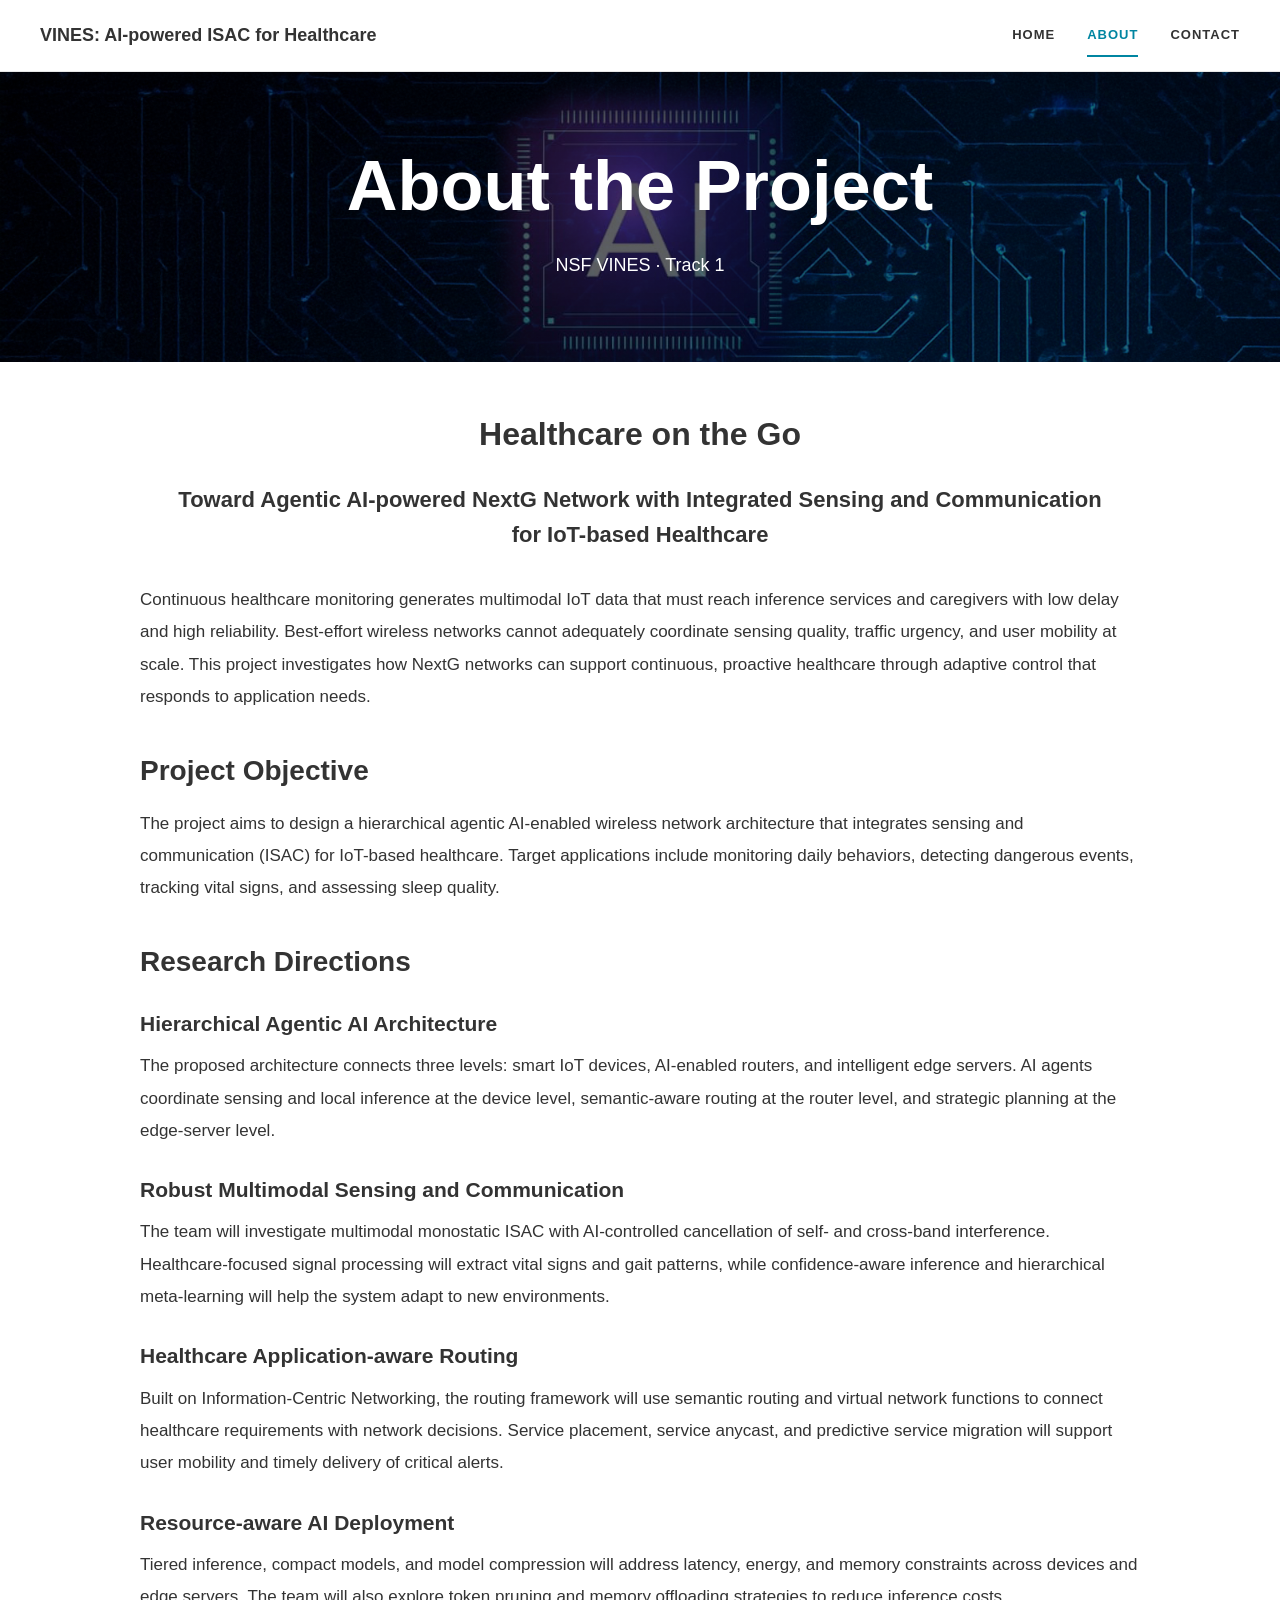
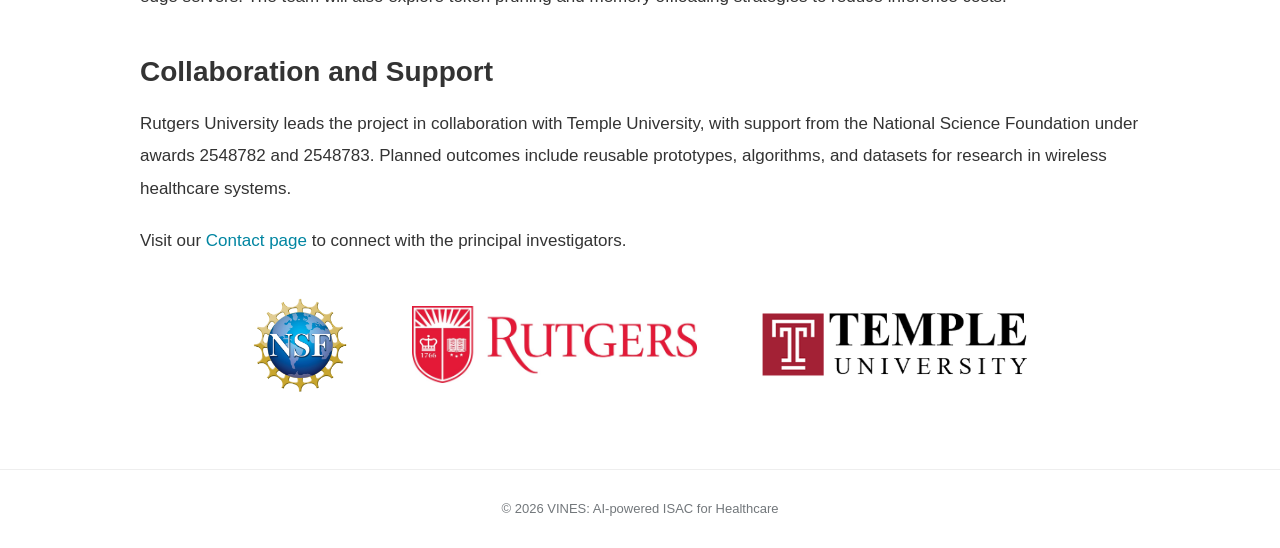
==== about/index.html @ a50c3c21 "Add project introduction and About page" ====
<!doctype html>
<html lang="en">
<head>
  <meta charset="utf-8">
  <meta name="viewport" content="width=device-width,initial-scale=1">
  <meta name="description" content="Project goals and research directions for NSF VINES: agentic AI-powered NextG networks and integrated sensing and communication for IoT-based healthcare.">
  <title>About | VINES AI-powered ISAC for Healthcare</title>
  <link rel="stylesheet" href="../assets/site.css">
</head>
<body>
  <a class="skip" href="#main">Skip to content</a>
  <nav class="nav" aria-label="Main navigation">
    <a class="brand" href="../">VINES: AI-powered ISAC for Healthcare</a>
    <div class="nav-links"><a href="../">Home</a><a href="./" aria-current="page">About</a><a href="../contact/">Contact</a></div>
  </nav>
  <header class="hero contact"><h1>About the Project</h1><p>NSF VINES · Track 1</p></header>
  <main class="container" id="main">
    <h2>Healthcare on the Go</h2>
    <p class="project-title">Toward Agentic AI-powered NextG Network with Integrated Sensing and Communication for IoT-based Healthcare</p>
    <div class="about-content">
      <p>Continuous healthcare monitoring generates multimodal IoT data that must reach inference services and caregivers with low delay and high reliability. Best-effort wireless networks cannot adequately coordinate sensing quality, traffic urgency, and user mobility at scale. This project investigates how NextG networks can support continuous, proactive healthcare through adaptive control that responds to application needs.</p>
      <section>
        <h2>Project Objective</h2>
        <p>The project aims to design a hierarchical agentic AI-enabled wireless network architecture that integrates sensing and communication (ISAC) for IoT-based healthcare. Target applications include monitoring daily behaviors, detecting dangerous events, tracking vital signs, and assessing sleep quality.</p>
      </section>
      <section>
        <h2>Research Directions</h2>
        <h3>Hierarchical Agentic AI Architecture</h3>
        <p>The proposed architecture connects three levels: smart IoT devices, AI-enabled routers, and intelligent edge servers. AI agents coordinate sensing and local inference at the device level, semantic-aware routing at the router level, and strategic planning at the edge-server level.</p>
        <h3>Robust Multimodal Sensing and Communication</h3>
        <p>The team will investigate multimodal monostatic ISAC with AI-controlled cancellation of self- and cross-band interference. Healthcare-focused signal processing will extract vital signs and gait patterns, while confidence-aware inference and hierarchical meta-learning will help the system adapt to new environments.</p>
        <h3>Healthcare Application-aware Routing</h3>
        <p>Built on Information-Centric Networking, the routing framework will use semantic routing and virtual network functions to connect healthcare requirements with network decisions. Service placement, service anycast, and predictive service migration will support user mobility and timely delivery of critical alerts.</p>
        <h3>Resource-aware AI Deployment</h3>
        <p>Tiered inference, compact models, and model compression will address latency, energy, and memory constraints across devices and edge servers. The team will also explore token pruning and memory offloading strategies to reduce inference costs.</p>
      </section>
      <section>
        <h2>Collaboration and Support</h2>
        <p>Rutgers University leads the project in collaboration with Temple University, with support from the National Science Foundation under awards 2548782 and 2548783. Planned outcomes include reusable prototypes, algorithms, and datasets for research in wireless healthcare systems.</p>
        <p>Visit our <a href="../contact/">Contact page</a> to connect with the principal investigators.</p>
      </section>
    </div>
    <div class="logos" aria-label="Funding agency and participating universities">
      <a href="https://www.nsf.gov/" aria-label="National Science Foundation"><img class="nsf" src="../assets/nsf-small.png" alt="National Science Foundation"></a>
      <a href="https://www.rutgers.edu/" aria-label="Rutgers University"><img class="rutgers" src="../assets/Rutgers.jpg" alt="Rutgers University"></a>
      <a href="https://www.temple.edu/" aria-label="Temple University"><img class="temple" src="../assets/TempleLogo.png" alt="Temple University"></a>
    </div>
  </main>
  <footer><p>© 2026 VINES: AI-powered ISAC for Healthcare</p></footer>
</body>
</html>
---- assets/site.css ----
:root{color-scheme:light;--ink:#333;--accent:#0085a1;--muted:#61666c}*{box-sizing:border-box}body{margin:0;color:var(--ink);background:#fff;font:17px/1.75 Arial,Helvetica,sans-serif}a{color:var(--accent);text-decoration:none}a:hover{text-decoration:underline}a:focus-visible{outline:3px solid var(--accent);outline-offset:5px}.skip{position:absolute;left:16px;top:-70px;background:white;padding:8px;z-index:10}.skip:focus{top:8px}.nav{min-height:72px;display:flex;align-items:center;justify-content:space-between;gap:24px;padding:16px max(24px,calc((100vw - 1200px)/2));border-bottom:1px solid #e7e7e7;background:#fff}.brand{font-size:18px;font-weight:800;color:#333;line-height:1.35}.nav-links{display:flex;gap:32px;flex-shrink:0}.nav-links a{color:#333;text-transform:uppercase;font-size:13px;letter-spacing:1px;font-weight:700;padding:8px 0}.nav-links a[aria-current]{color:var(--accent);box-shadow:0 2px var(--accent)}.hero{background:linear-gradient(#0008,#0008),url('banner.jpg') center/cover;color:white;text-align:center;padding:72px 24px 80px}.hero .eyebrow{font-size:14px;letter-spacing:3px;margin:0 0 18px;font-weight:700}.hero h1{font-size:clamp(32px,4.1vw,56px);line-height:1.2;max-width:1080px;margin:0 auto;font-weight:800}.hero.contact h1{font-size:clamp(42px,5.5vw,72px)}.hero p{margin:22px auto 0;max-width:900px;font-size:18px}.container{max-width:1140px;padding:52px 24px 64px;margin:auto}h2{font-size:32px;line-height:1.3;text-align:center;margin:0 0 26px}p{margin:0 0 20px}.project-title{max-width:950px;margin:0 auto 20px;text-align:center;font-size:22px;font-weight:600;line-height:1.6}.project-meta{text-align:center;color:var(--muted);font-size:16px}.intro-placeholder{max-width:930px;margin:32px auto;padding:22px 26px;border-left:3px solid #b9c6cb;background:#f7f9fa;color:#626c72}.logos{display:flex;align-items:center;justify-content:center;gap:65px;margin:40px auto 12px}.logos a{display:flex;align-items:center;justify-content:center}.logos img{display:block;max-width:100%;height:auto}.logos .nsf{width:94px}.logos .rutgers{width:285px}.logos .temple{width:265px}.support{text-align:center;color:var(--muted);font-size:15px;margin-top:30px}.team-intro{max-width:900px;text-align:center;margin:0 auto 40px}.team{display:grid;grid-template-columns:repeat(4,minmax(0,1fr));gap:28px;margin-top:42px}.person{text-align:center;min-width:0}.portrait{width:100%;max-width:225px;aspect-ratio:1;object-fit:cover;object-position:center top;display:block;margin:0 auto 22px}.person h3{font-size:20px;line-height:1.3;margin:0 0 8px;min-height:52px;display:flex;align-items:center;justify-content:center}.person h3 a{color:#333}.role{font-weight:700;color:var(--accent);font-size:15px;margin-bottom:12px}.affiliation{font-size:17px;margin-bottom:5px;font-weight:600}.department{font-size:14px;line-height:1.6;min-height:45px;color:var(--muted);margin-bottom:14px}.email{font-size:14px;overflow-wrap:anywhere}.profile{display:inline-block;font-size:14px;margin-top:12px;text-decoration:underline;text-underline-offset:4px}.contact-logos{border-top:1px solid #e6e6e6;margin-top:58px;padding-top:8px}footer{border-top:1px solid #eee;text-align:center;padding:28px 24px;color:#72777b;font-size:13px}footer p{margin:0}@media(max-width:950px){.team{grid-template-columns:repeat(2,minmax(0,1fr));gap:45px 30px}.logos{gap:32px}.logos .rutgers{width:240px}.logos .temple{width:230px}}@media(max-width:600px){body{font-size:16px}.nav{padding:16px 20px;gap:14px;flex-wrap:wrap}.brand{font-size:16px}.nav-links{gap:24px}.hero{padding:48px 20px 56px}.hero p{font-size:16px}.container{padding:38px 20px 48px}h2{font-size:28px}.project-title{font-size:19px}.logos{gap:22px;flex-wrap:wrap}.logos .nsf{width:72px}.logos .rutgers{width:190px}.logos .temple{width:190px}.team{grid-template-columns:1fr;gap:42px}.person h3{min-height:0}.department{min-height:0}.portrait{max-width:230px}.intro-placeholder{padding:18px}.support{font-size:14px}}

.project-introduction,.about-content{max-width:1000px;margin:32px auto;line-height:1.9;text-align:left}.about-content section{margin-top:40px}.about-content h2{text-align:left;font-size:28px;margin-bottom:18px}.about-content h3{font-size:21px;line-height:1.4;margin:28px 0 12px}@media(min-width:601px) and (max-width:850px){.nav{flex-wrap:wrap}}
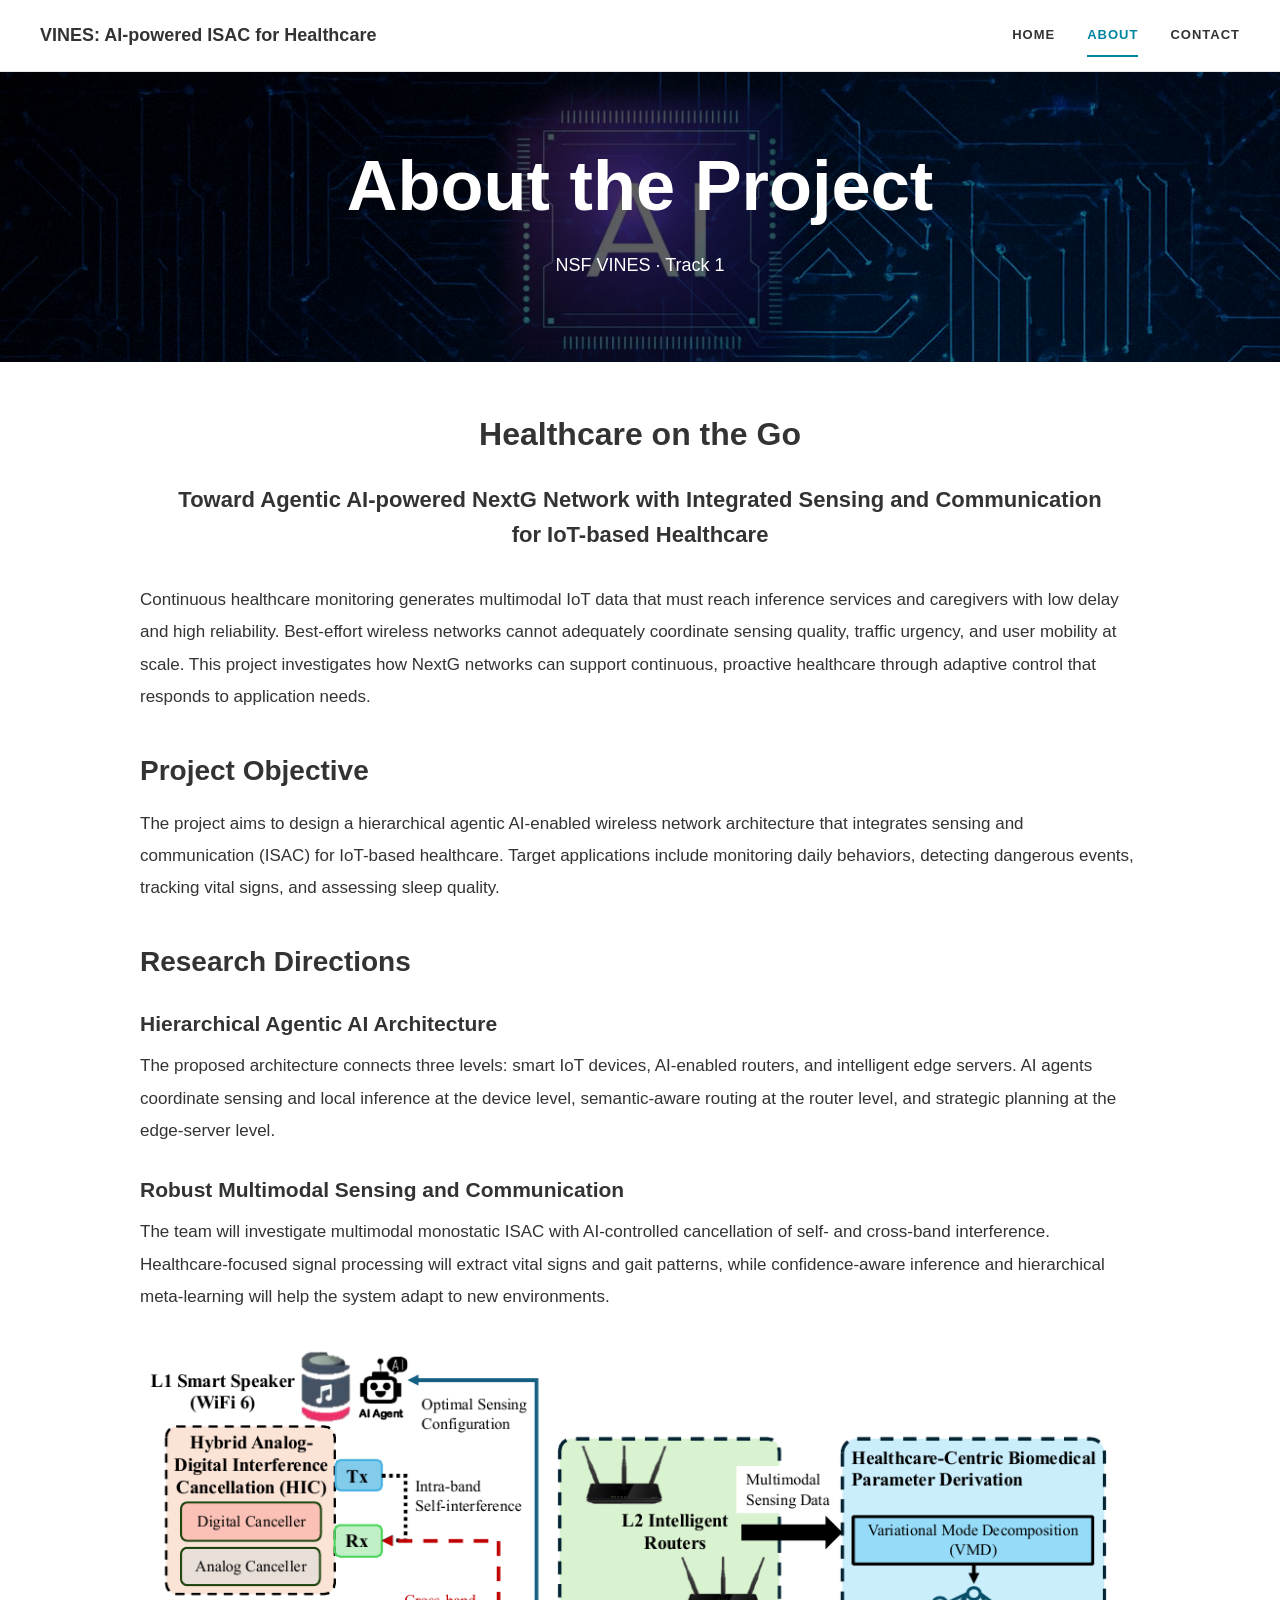
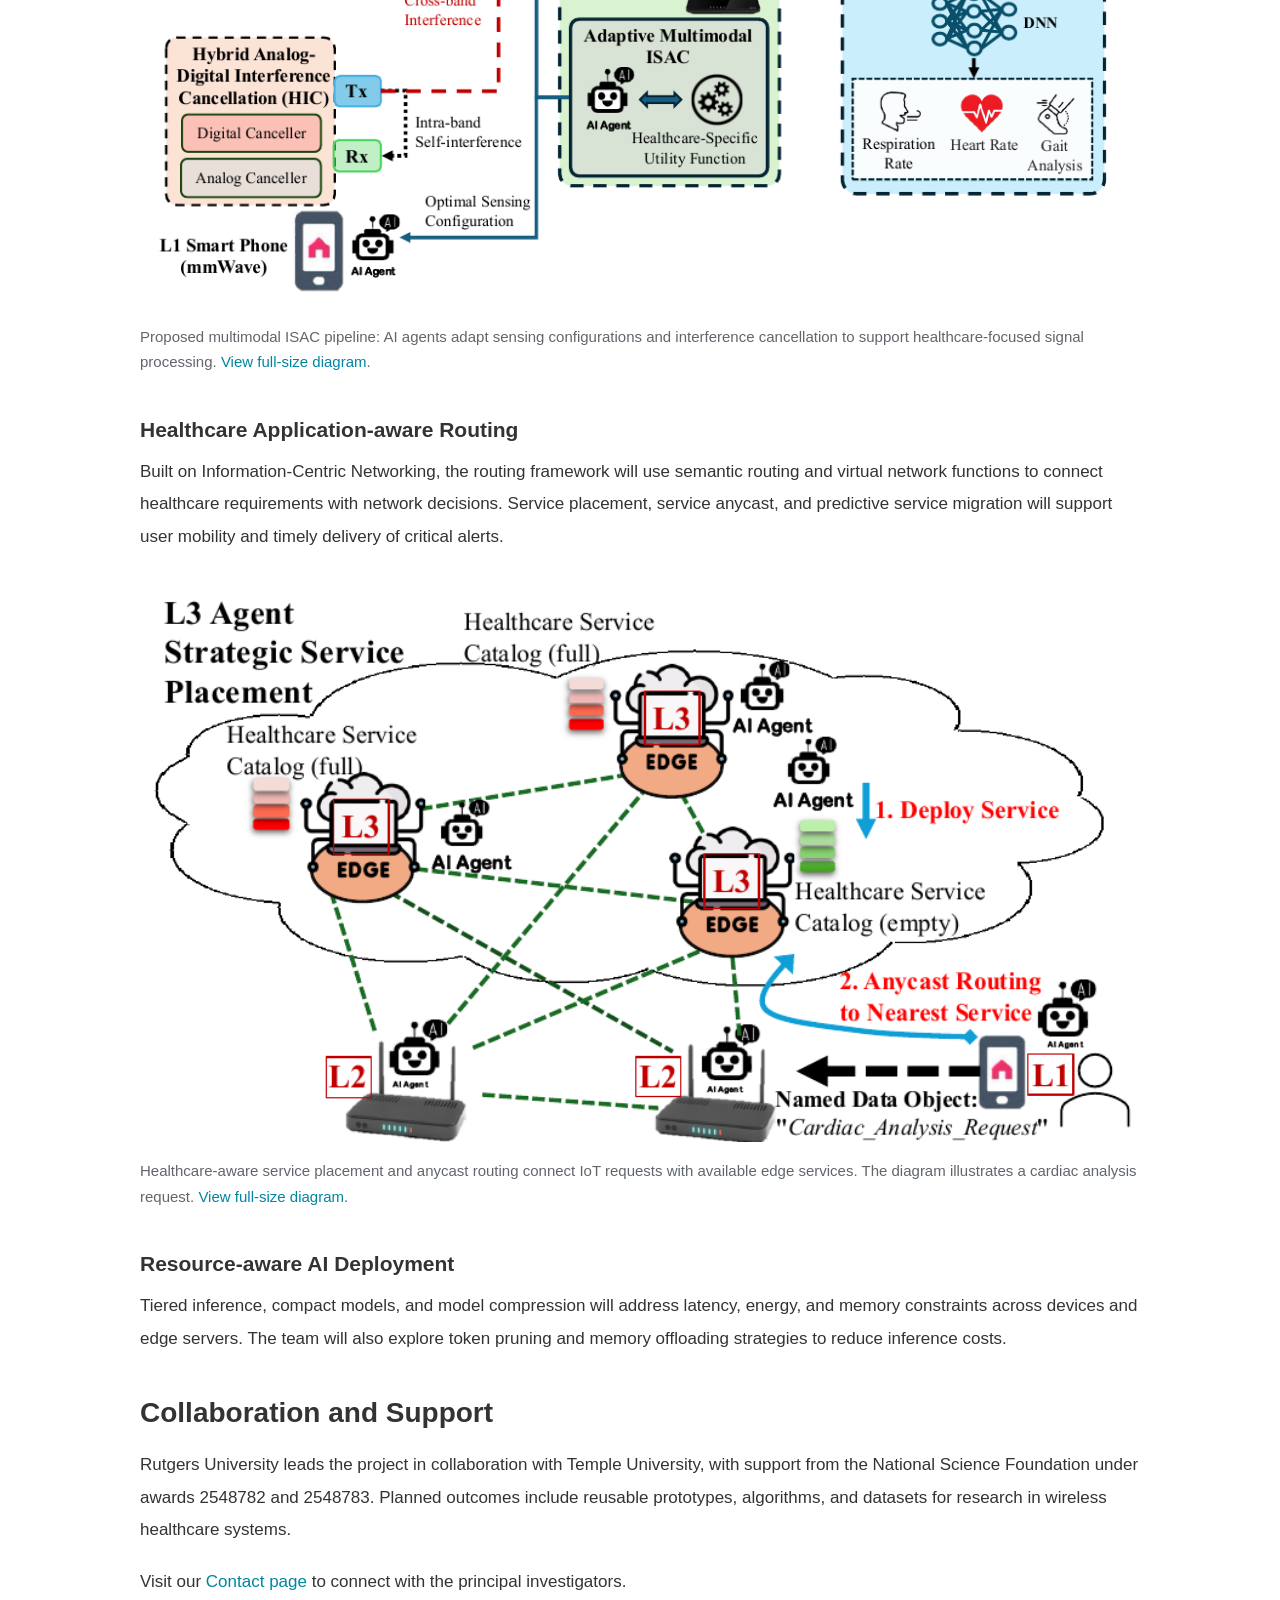
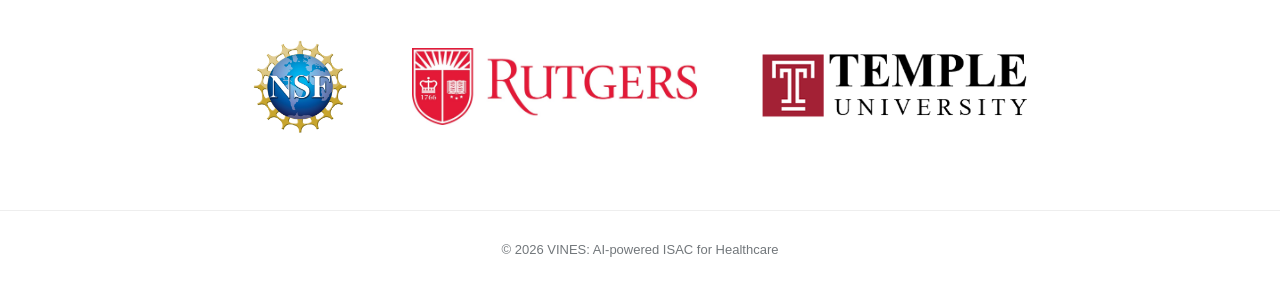
==== commit 94ad94b9: "Add project diagrams from research slides" ====
--- a/about/index.html
+++ b/about/index.html
@@ -29,8 +29,16 @@
         <p>The proposed architecture connects three levels: smart IoT devices, AI-enabled routers, and intelligent edge servers. AI agents coordinate sensing and local inference at the device level, semantic-aware routing at the router level, and strategic planning at the edge-server level.</p>
         <h3>Robust Multimodal Sensing and Communication</h3>
         <p>The team will investigate multimodal monostatic ISAC with AI-controlled cancellation of self- and cross-band interference. Healthcare-focused signal processing will extract vital signs and gait patterns, while confidence-aware inference and hierarchical meta-learning will help the system adapt to new environments.</p>
+        <figure class="project-figure">
+          <a href="../assets/multimodal-isac.png" aria-label="View the full-size multimodal sensing and communication diagram"><img src="../assets/multimodal-isac.png" alt="Smart speakers and phones use hybrid interference cancellation and AI-controlled sensing, while intelligent routers process multimodal data to derive respiration rate, heart rate, and gait information." width="1026" height="577" loading="lazy" decoding="async"></a>
+          <figcaption>Proposed multimodal ISAC pipeline: AI agents adapt sensing configurations and interference cancellation to support healthcare-focused signal processing. <a href="../assets/multimodal-isac.png">View full-size diagram</a>.</figcaption>
+        </figure>
         <h3>Healthcare Application-aware Routing</h3>
         <p>Built on Information-Centric Networking, the routing framework will use semantic routing and virtual network functions to connect healthcare requirements with network decisions. Service placement, service anycast, and predictive service migration will support user mobility and timely delivery of critical alerts.</p>
+        <figure class="project-figure">
+          <a href="../assets/healthcare-routing.png" aria-label="View the full-size healthcare service routing diagram"><img src="../assets/healthcare-routing.png" alt="Edge-server agents coordinate healthcare service placement, while routers direct a device's cardiac analysis request to the nearest available service using anycast routing." width="824" height="459" loading="lazy" decoding="async"></a>
+          <figcaption>Healthcare-aware service placement and anycast routing connect IoT requests with available edge services. The diagram illustrates a cardiac analysis request. <a href="../assets/healthcare-routing.png">View full-size diagram</a>.</figcaption>
+        </figure>
         <h3>Resource-aware AI Deployment</h3>
         <p>Tiered inference, compact models, and model compression will address latency, energy, and memory constraints across devices and edge servers. The team will also explore token pruning and memory offloading strategies to reduce inference costs.</p>
       </section>
--- a/assets/site.css
+++ b/assets/site.css
@@ -1,3 +1,5 @@
 :root{color-scheme:light;--ink:#333;--accent:#0085a1;--muted:#61666c}*{box-sizing:border-box}body{margin:0;color:var(--ink);background:#fff;font:17px/1.75 Arial,Helvetica,sans-serif}a{color:var(--accent);text-decoration:none}a:hover{text-decoration:underline}a:focus-visible{outline:3px solid var(--accent);outline-offset:5px}.skip{position:absolute;left:16px;top:-70px;background:white;padding:8px;z-index:10}.skip:focus{top:8px}.nav{min-height:72px;display:flex;align-items:center;justify-content:space-between;gap:24px;padding:16px max(24px,calc((100vw - 1200px)/2));border-bottom:1px solid #e7e7e7;background:#fff}.brand{font-size:18px;font-weight:800;color:#333;line-height:1.35}.nav-links{display:flex;gap:32px;flex-shrink:0}.nav-links a{color:#333;text-transform:uppercase;font-size:13px;letter-spacing:1px;font-weight:700;padding:8px 0}.nav-links a[aria-current]{color:var(--accent);box-shadow:0 2px var(--accent)}.hero{background:linear-gradient(#0008,#0008),url('banner.jpg') center/cover;color:white;text-align:center;padding:72px 24px 80px}.hero .eyebrow{font-size:14px;letter-spacing:3px;margin:0 0 18px;font-weight:700}.hero h1{font-size:clamp(32px,4.1vw,56px);line-height:1.2;max-width:1080px;margin:0 auto;font-weight:800}.hero.contact h1{font-size:clamp(42px,5.5vw,72px)}.hero p{margin:22px auto 0;max-width:900px;font-size:18px}.container{max-width:1140px;padding:52px 24px 64px;margin:auto}h2{font-size:32px;line-height:1.3;text-align:center;margin:0 0 26px}p{margin:0 0 20px}.project-title{max-width:950px;margin:0 auto 20px;text-align:center;font-size:22px;font-weight:600;line-height:1.6}.project-meta{text-align:center;color:var(--muted);font-size:16px}.intro-placeholder{max-width:930px;margin:32px auto;padding:22px 26px;border-left:3px solid #b9c6cb;background:#f7f9fa;color:#626c72}.logos{display:flex;align-items:center;justify-content:center;gap:65px;margin:40px auto 12px}.logos a{display:flex;align-items:center;justify-content:center}.logos img{display:block;max-width:100%;height:auto}.logos .nsf{width:94px}.logos .rutgers{width:285px}.logos .temple{width:265px}.support{text-align:center;color:var(--muted);font-size:15px;margin-top:30px}.team-intro{max-width:900px;text-align:center;margin:0 auto 40px}.team{display:grid;grid-template-columns:repeat(4,minmax(0,1fr));gap:28px;margin-top:42px}.person{text-align:center;min-width:0}.portrait{width:100%;max-width:225px;aspect-ratio:1;object-fit:cover;object-position:center top;display:block;margin:0 auto 22px}.person h3{font-size:20px;line-height:1.3;margin:0 0 8px;min-height:52px;display:flex;align-items:center;justify-content:center}.person h3 a{color:#333}.role{font-weight:700;color:var(--accent);font-size:15px;margin-bottom:12px}.affiliation{font-size:17px;margin-bottom:5px;font-weight:600}.department{font-size:14px;line-height:1.6;min-height:45px;color:var(--muted);margin-bottom:14px}.email{font-size:14px;overflow-wrap:anywhere}.profile{display:inline-block;font-size:14px;margin-top:12px;text-decoration:underline;text-underline-offset:4px}.contact-logos{border-top:1px solid #e6e6e6;margin-top:58px;padding-top:8px}footer{border-top:1px solid #eee;text-align:center;padding:28px 24px;color:#72777b;font-size:13px}footer p{margin:0}@media(max-width:950px){.team{grid-template-columns:repeat(2,minmax(0,1fr));gap:45px 30px}.logos{gap:32px}.logos .rutgers{width:240px}.logos .temple{width:230px}}@media(max-width:600px){body{font-size:16px}.nav{padding:16px 20px;gap:14px;flex-wrap:wrap}.brand{font-size:16px}.nav-links{gap:24px}.hero{padding:48px 20px 56px}.hero p{font-size:16px}.container{padding:38px 20px 48px}h2{font-size:28px}.project-title{font-size:19px}.logos{gap:22px;flex-wrap:wrap}.logos .nsf{width:72px}.logos .rutgers{width:190px}.logos .temple{width:190px}.team{grid-template-columns:1fr;gap:42px}.person h3{min-height:0}.department{min-height:0}.portrait{max-width:230px}.intro-placeholder{padding:18px}.support{font-size:14px}}
 
 .project-introduction,.about-content{max-width:1000px;margin:32px auto;line-height:1.9;text-align:left}.about-content section{margin-top:40px}.about-content h2{text-align:left;font-size:28px;margin-bottom:18px}.about-content h3{font-size:21px;line-height:1.4;margin:28px 0 12px}@media(min-width:601px) and (max-width:850px){.nav{flex-wrap:wrap}}
+
+.project-figure{margin:32px auto 40px;max-width:1000px}.project-figure img{display:block;width:100%;height:auto;margin:0 auto}.project-figure.architecture{max-width:820px}.project-figure figcaption{margin-top:16px;color:var(--muted);font-size:15px;line-height:1.7;text-align:left}.project-figure figcaption a{white-space:nowrap}.project-overview{margin-top:48px}
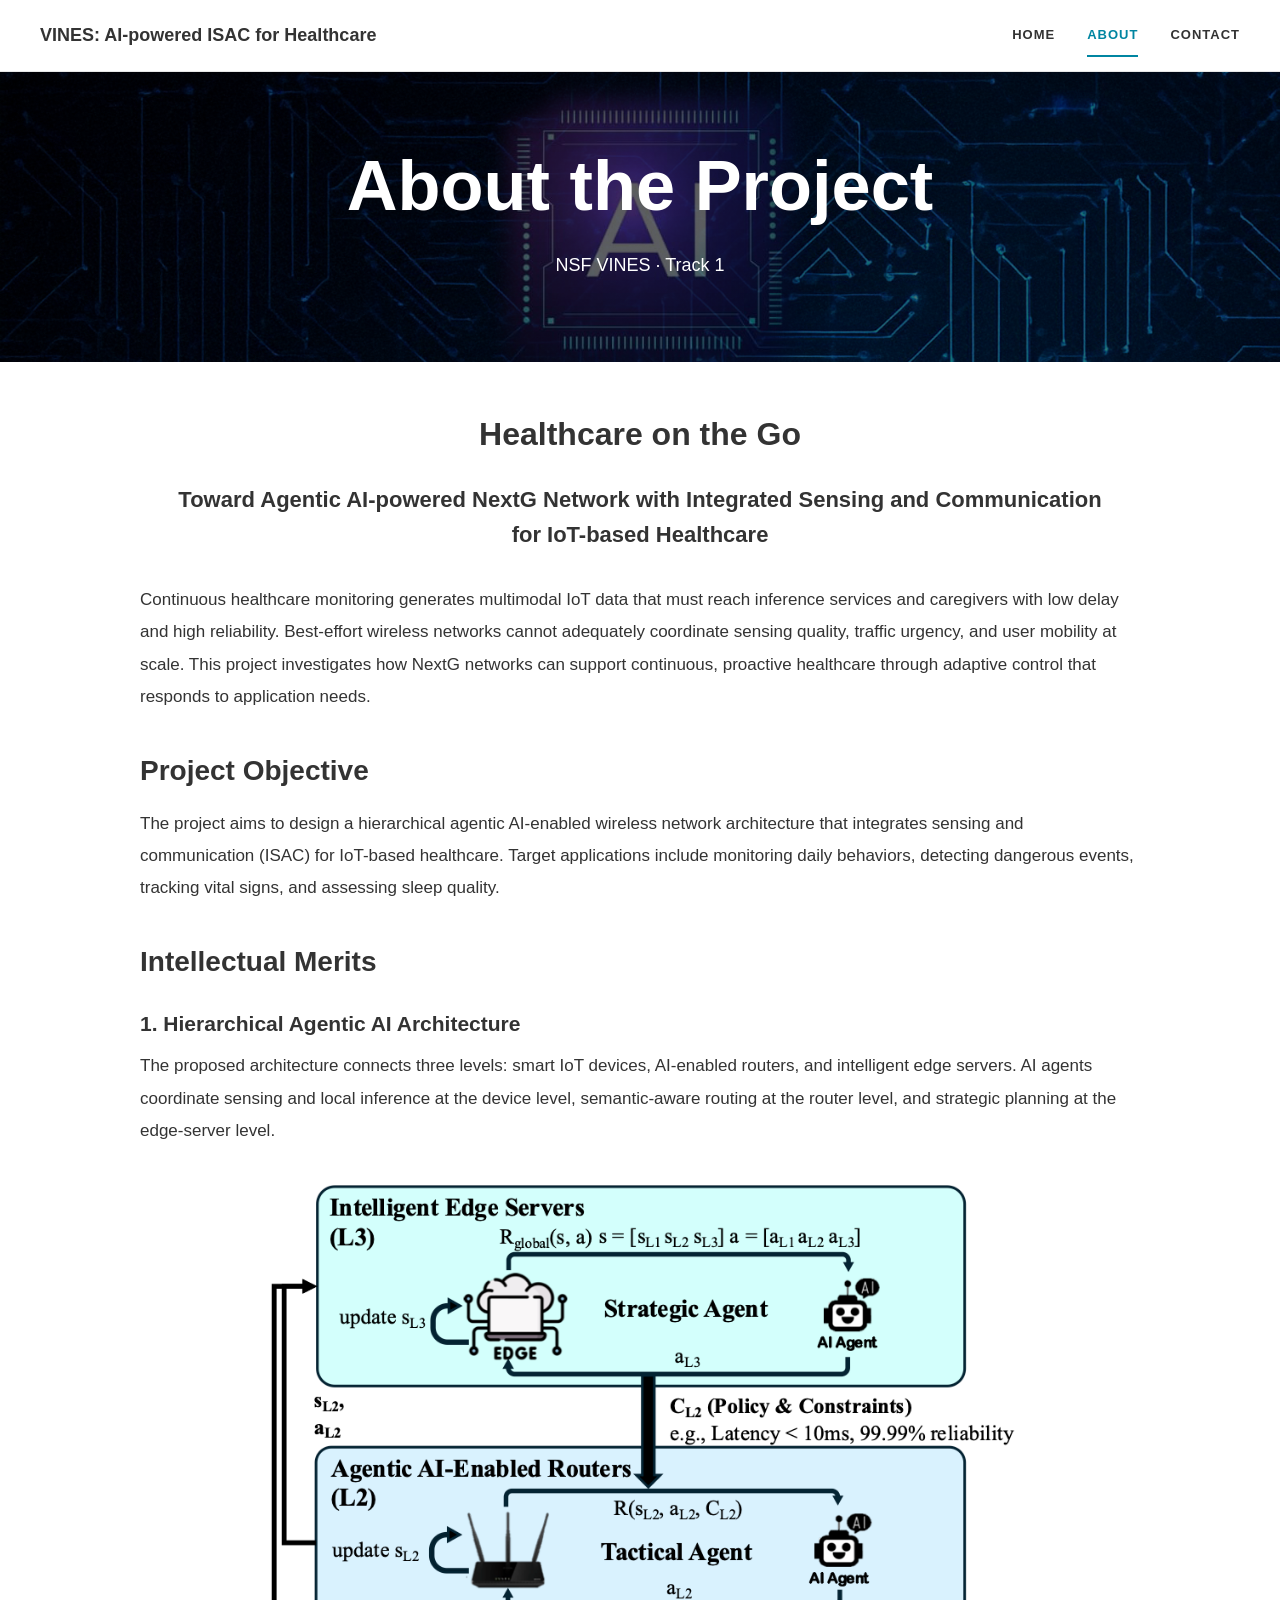
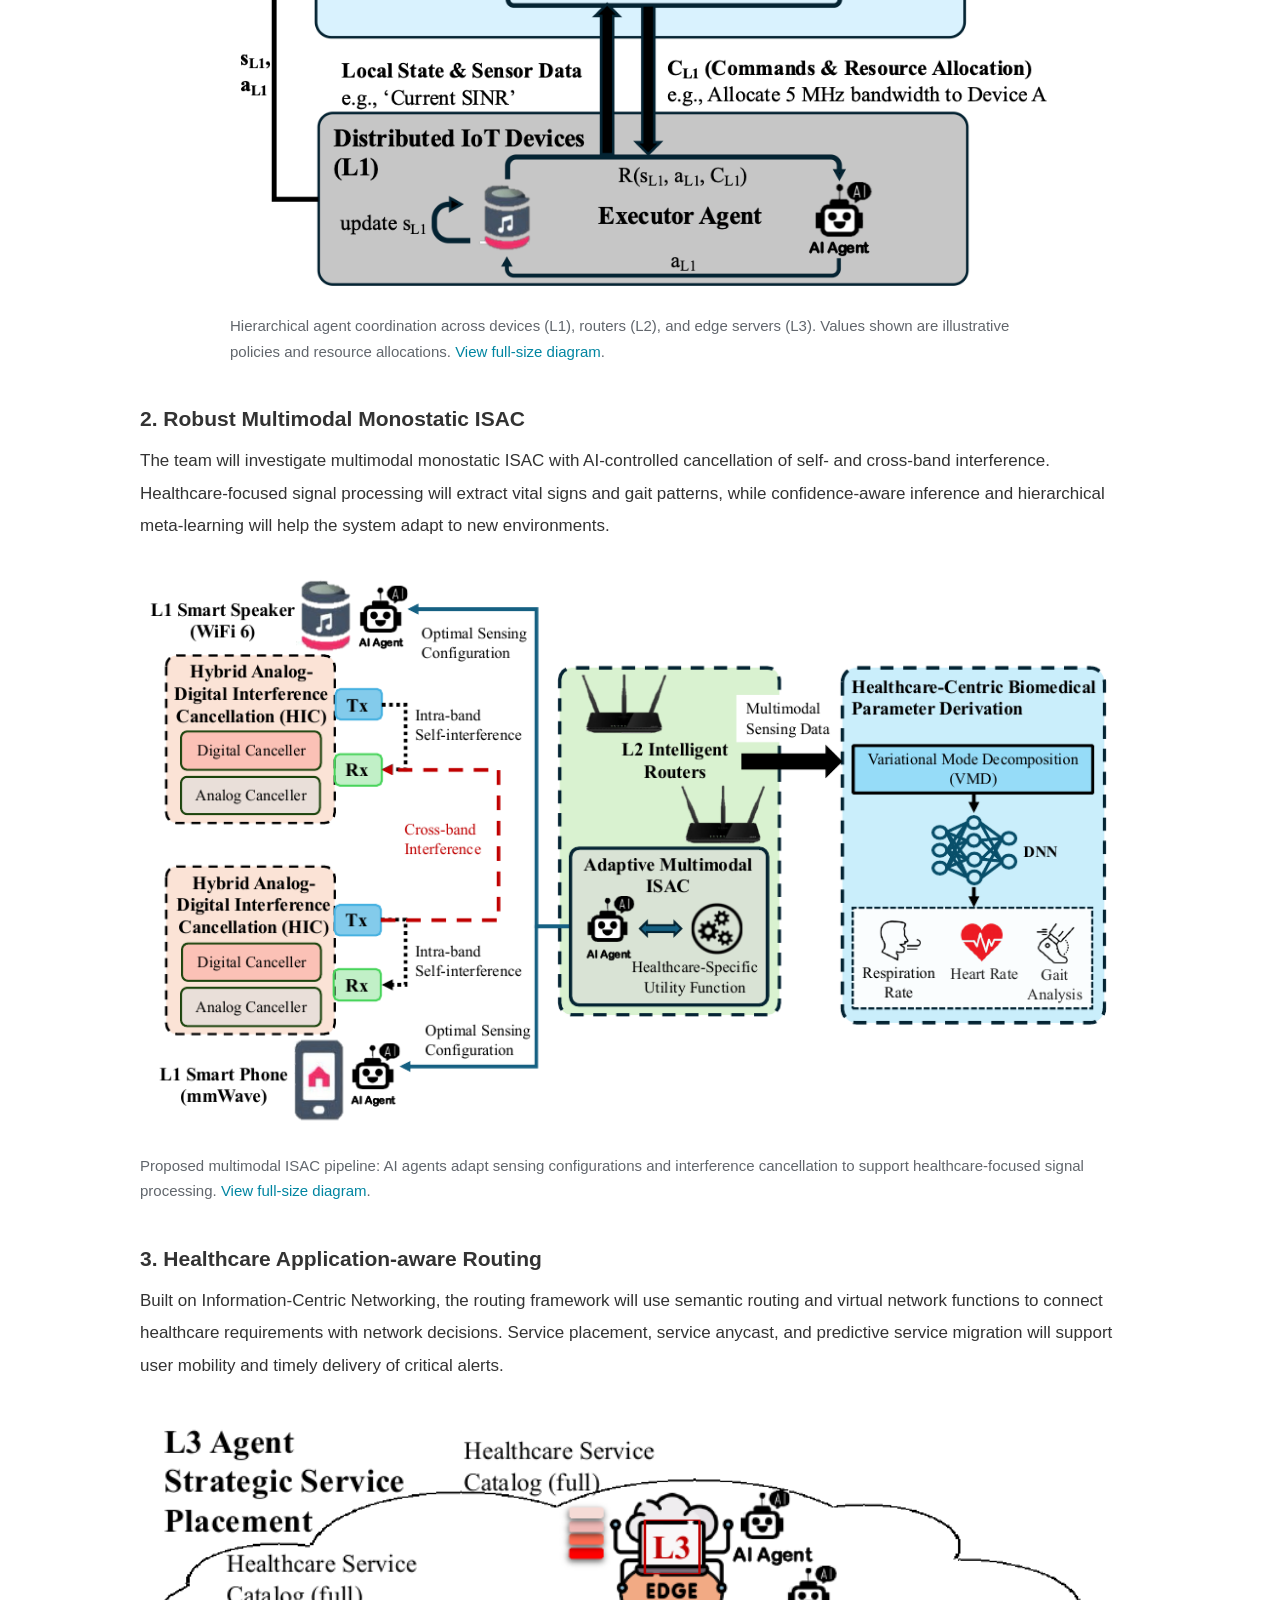
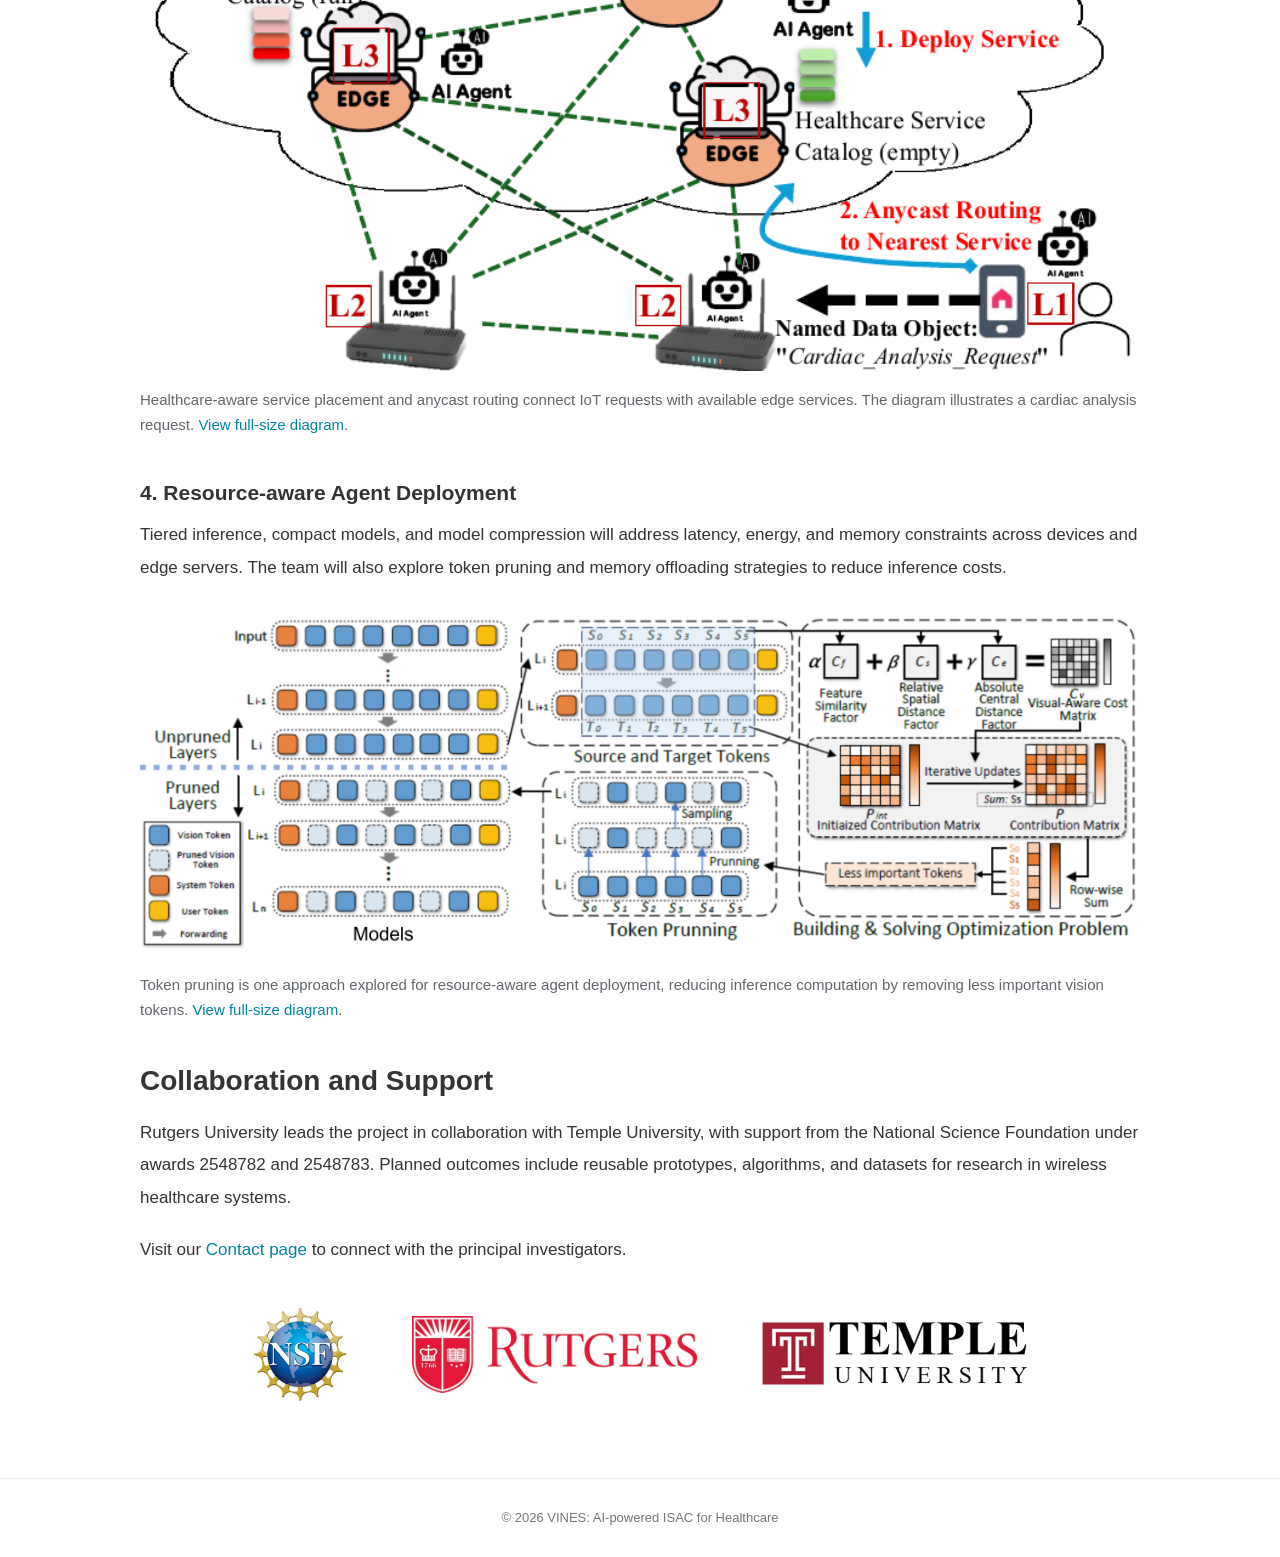
==== commit 30d1ebd9: "Pair all four intellectual merits with slide diagrams" ====
--- a/about/index.html
+++ b/about/index.html
@@ -24,23 +24,31 @@
         <p>The project aims to design a hierarchical agentic AI-enabled wireless network architecture that integrates sensing and communication (ISAC) for IoT-based healthcare. Target applications include monitoring daily behaviors, detecting dangerous events, tracking vital signs, and assessing sleep quality.</p>
       </section>
       <section>
-        <h2>Research Directions</h2>
-        <h3>Hierarchical Agentic AI Architecture</h3>
+        <h2>Intellectual Merits</h2>
+        <h3>1. Hierarchical Agentic AI Architecture</h3>
         <p>The proposed architecture connects three levels: smart IoT devices, AI-enabled routers, and intelligent edge servers. AI agents coordinate sensing and local inference at the device level, semantic-aware routing at the router level, and strategic planning at the edge-server level.</p>
-        <h3>Robust Multimodal Sensing and Communication</h3>
+        <figure class="project-figure architecture">
+          <a href="../assets/agentic-ai-architecture.png" aria-label="View the full-size hierarchical AI architecture diagram"><img src="../assets/agentic-ai-architecture.png" alt="Three levels of AI agents coordinate distributed IoT devices, intelligent routers, and edge servers through sensor feedback, resource allocation, and strategic policies." width="964" height="844" loading="lazy" decoding="async"></a>
+          <figcaption>Hierarchical agent coordination across devices (L1), routers (L2), and edge servers (L3). Values shown are illustrative policies and resource allocations. <a href="../assets/agentic-ai-architecture.png">View full-size diagram</a>.</figcaption>
+        </figure>
+        <h3>2. Robust Multimodal Monostatic ISAC</h3>
         <p>The team will investigate multimodal monostatic ISAC with AI-controlled cancellation of self- and cross-band interference. Healthcare-focused signal processing will extract vital signs and gait patterns, while confidence-aware inference and hierarchical meta-learning will help the system adapt to new environments.</p>
         <figure class="project-figure">
           <a href="../assets/multimodal-isac.png" aria-label="View the full-size multimodal sensing and communication diagram"><img src="../assets/multimodal-isac.png" alt="Smart speakers and phones use hybrid interference cancellation and AI-controlled sensing, while intelligent routers process multimodal data to derive respiration rate, heart rate, and gait information." width="1026" height="577" loading="lazy" decoding="async"></a>
           <figcaption>Proposed multimodal ISAC pipeline: AI agents adapt sensing configurations and interference cancellation to support healthcare-focused signal processing. <a href="../assets/multimodal-isac.png">View full-size diagram</a>.</figcaption>
         </figure>
-        <h3>Healthcare Application-aware Routing</h3>
+        <h3>3. Healthcare Application-aware Routing</h3>
         <p>Built on Information-Centric Networking, the routing framework will use semantic routing and virtual network functions to connect healthcare requirements with network decisions. Service placement, service anycast, and predictive service migration will support user mobility and timely delivery of critical alerts.</p>
         <figure class="project-figure">
           <a href="../assets/healthcare-routing.png" aria-label="View the full-size healthcare service routing diagram"><img src="../assets/healthcare-routing.png" alt="Edge-server agents coordinate healthcare service placement, while routers direct a device's cardiac analysis request to the nearest available service using anycast routing." width="824" height="459" loading="lazy" decoding="async"></a>
           <figcaption>Healthcare-aware service placement and anycast routing connect IoT requests with available edge services. The diagram illustrates a cardiac analysis request. <a href="../assets/healthcare-routing.png">View full-size diagram</a>.</figcaption>
         </figure>
-        <h3>Resource-aware AI Deployment</h3>
+        <h3>4. Resource-aware Agent Deployment</h3>
         <p>Tiered inference, compact models, and model compression will address latency, energy, and memory constraints across devices and edge servers. The team will also explore token pruning and memory offloading strategies to reduce inference costs.</p>
+        <figure class="project-figure">
+          <a href="../assets/resource-aware-ai.png" aria-label="View the full-size token pruning diagram"><img src="../assets/resource-aware-ai.png" alt="Token pruning workflow identifies less important vision tokens using a visual-aware cost matrix and contribution scores, reducing tokens processed in later model layers." width="4400" height="1495" loading="lazy" decoding="async"></a>
+          <figcaption>Token pruning is one approach explored for resource-aware agent deployment, reducing inference computation by removing less important vision tokens. <a href="../assets/resource-aware-ai.png">View full-size diagram</a>.</figcaption>
+        </figure>
       </section>
       <section>
         <h2>Collaboration and Support</h2>
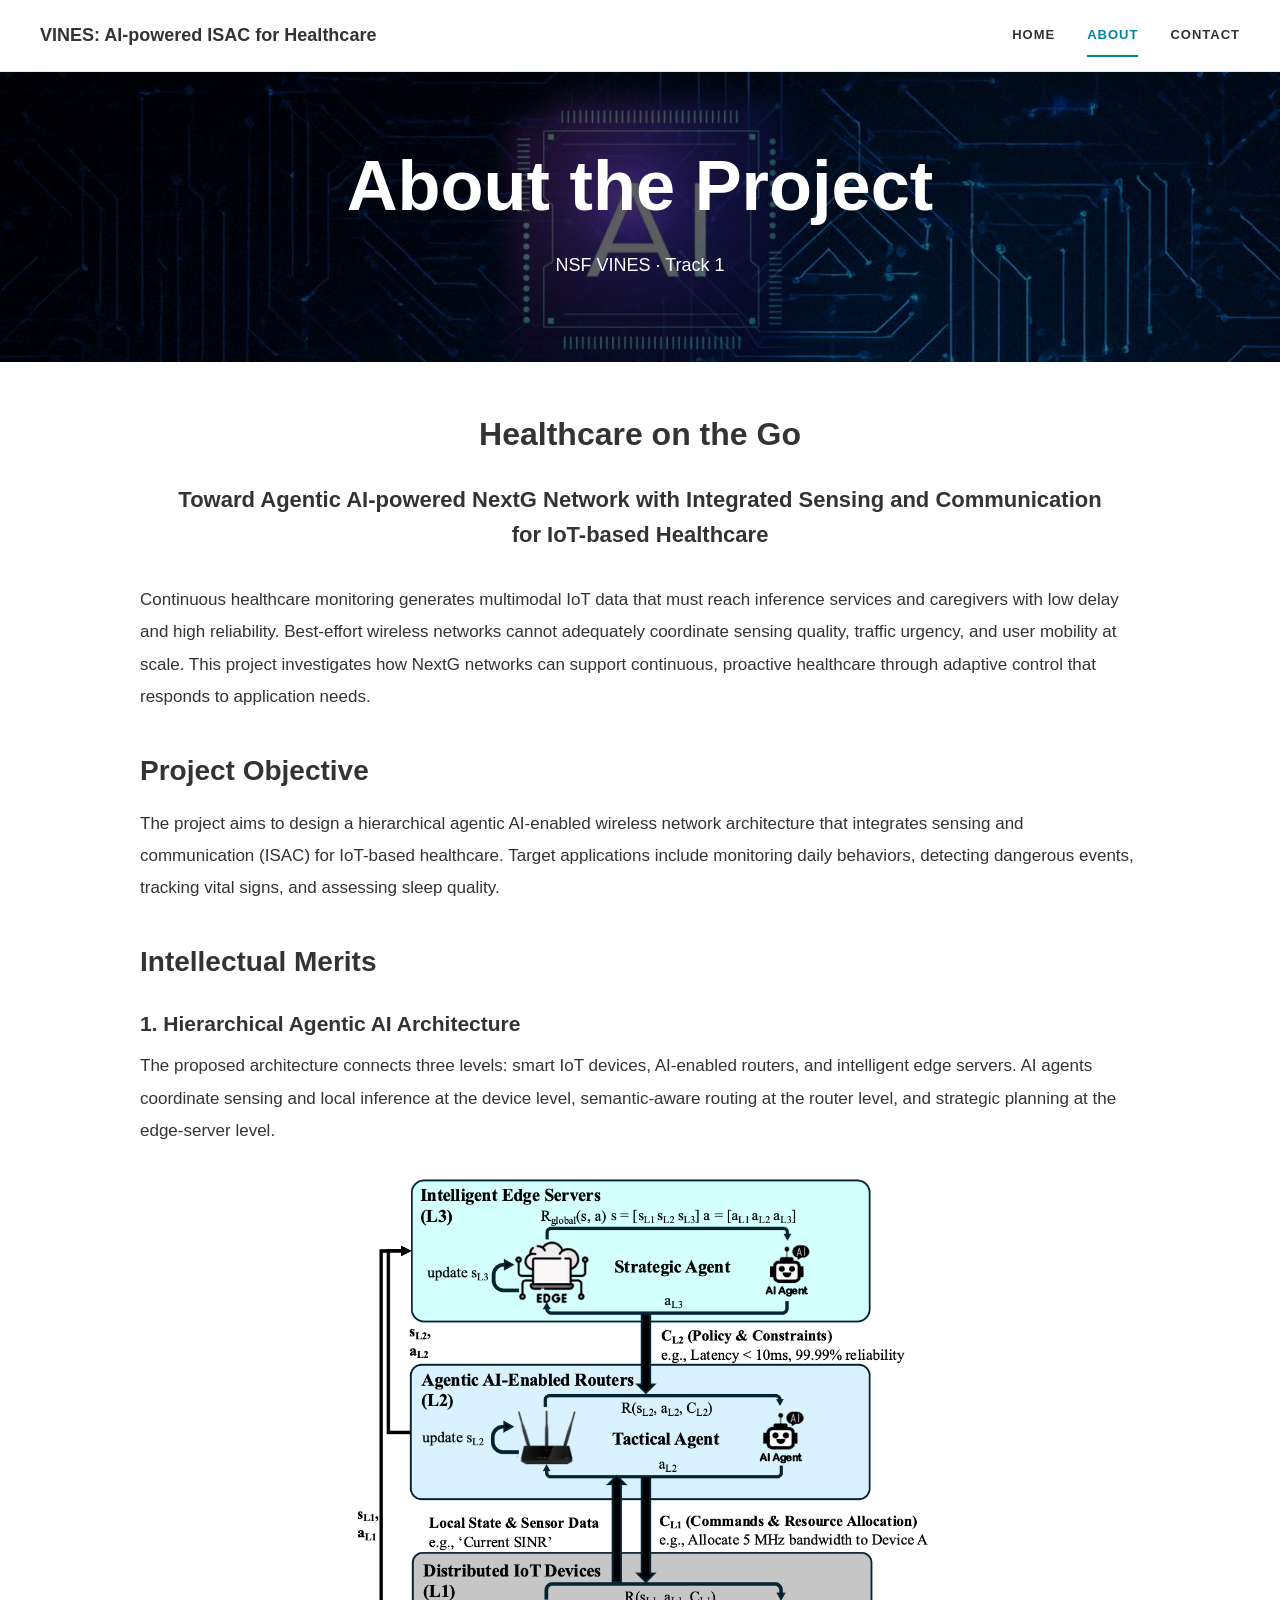
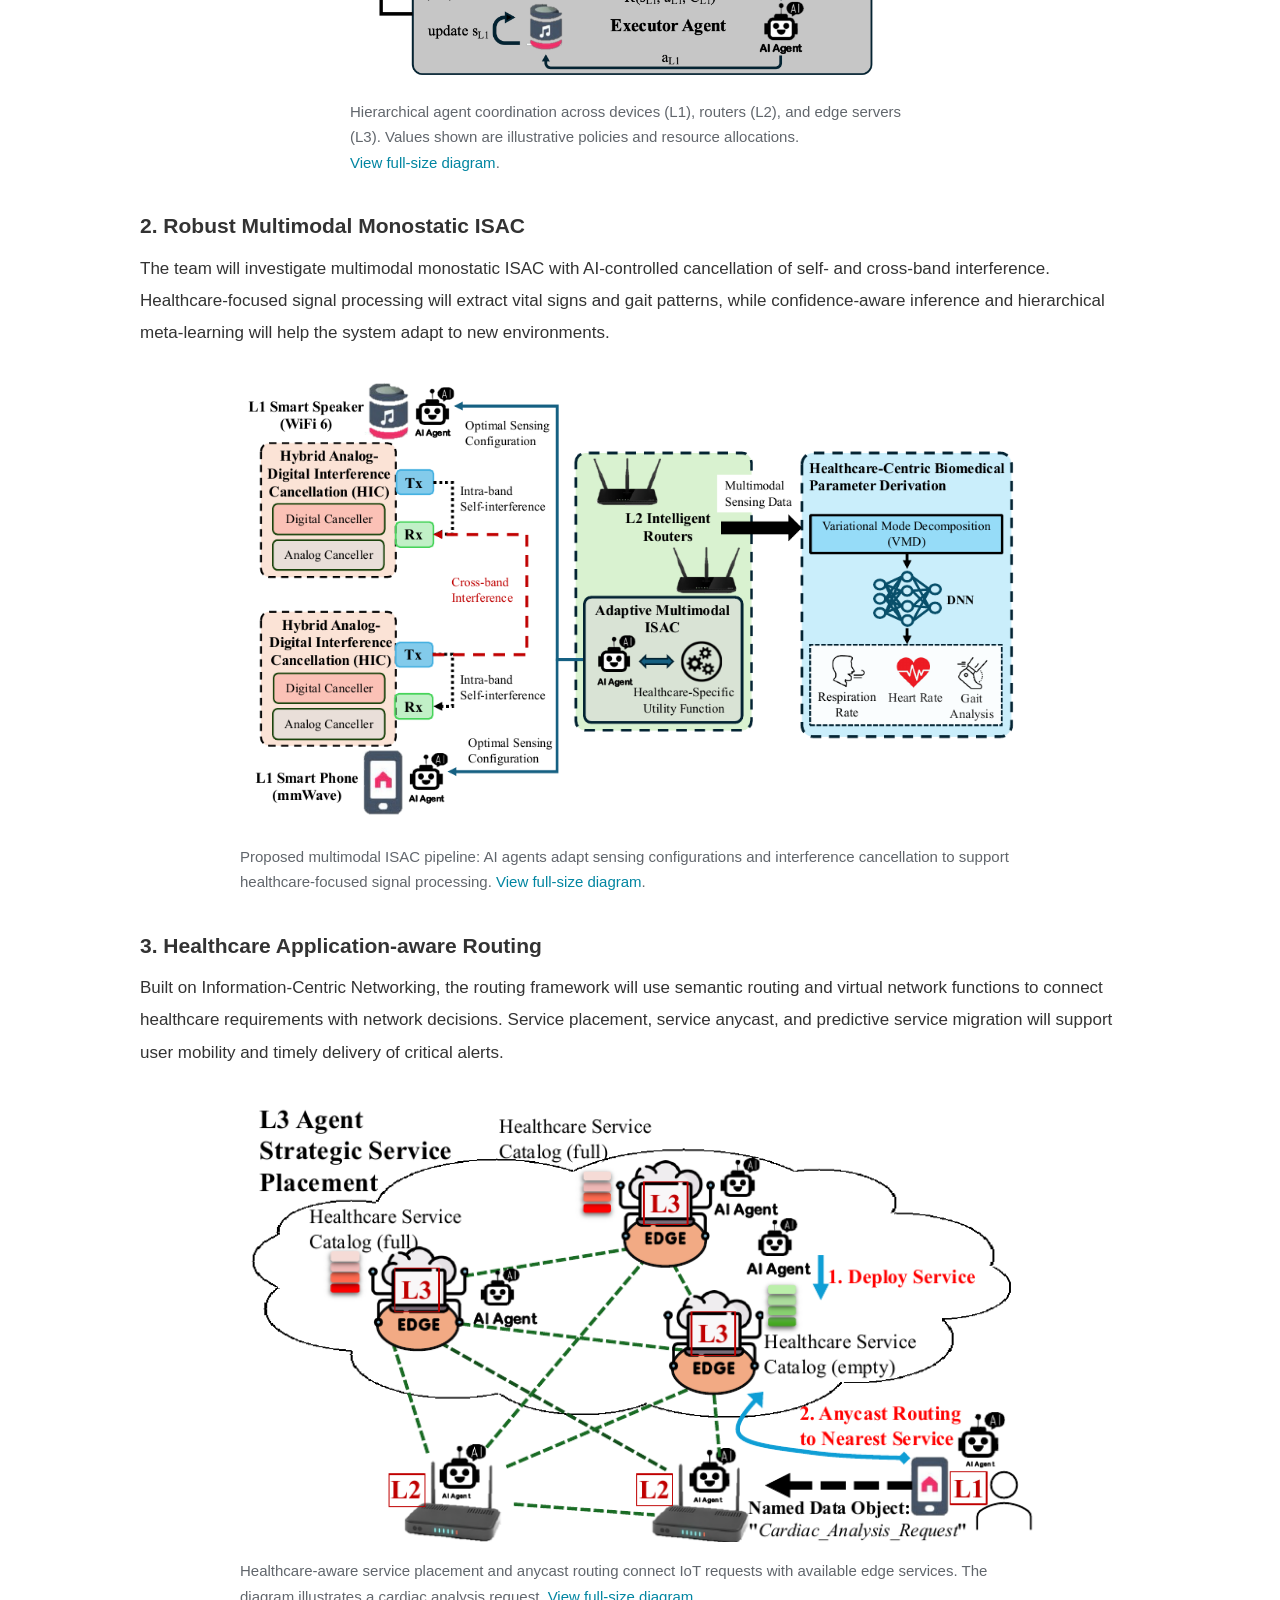
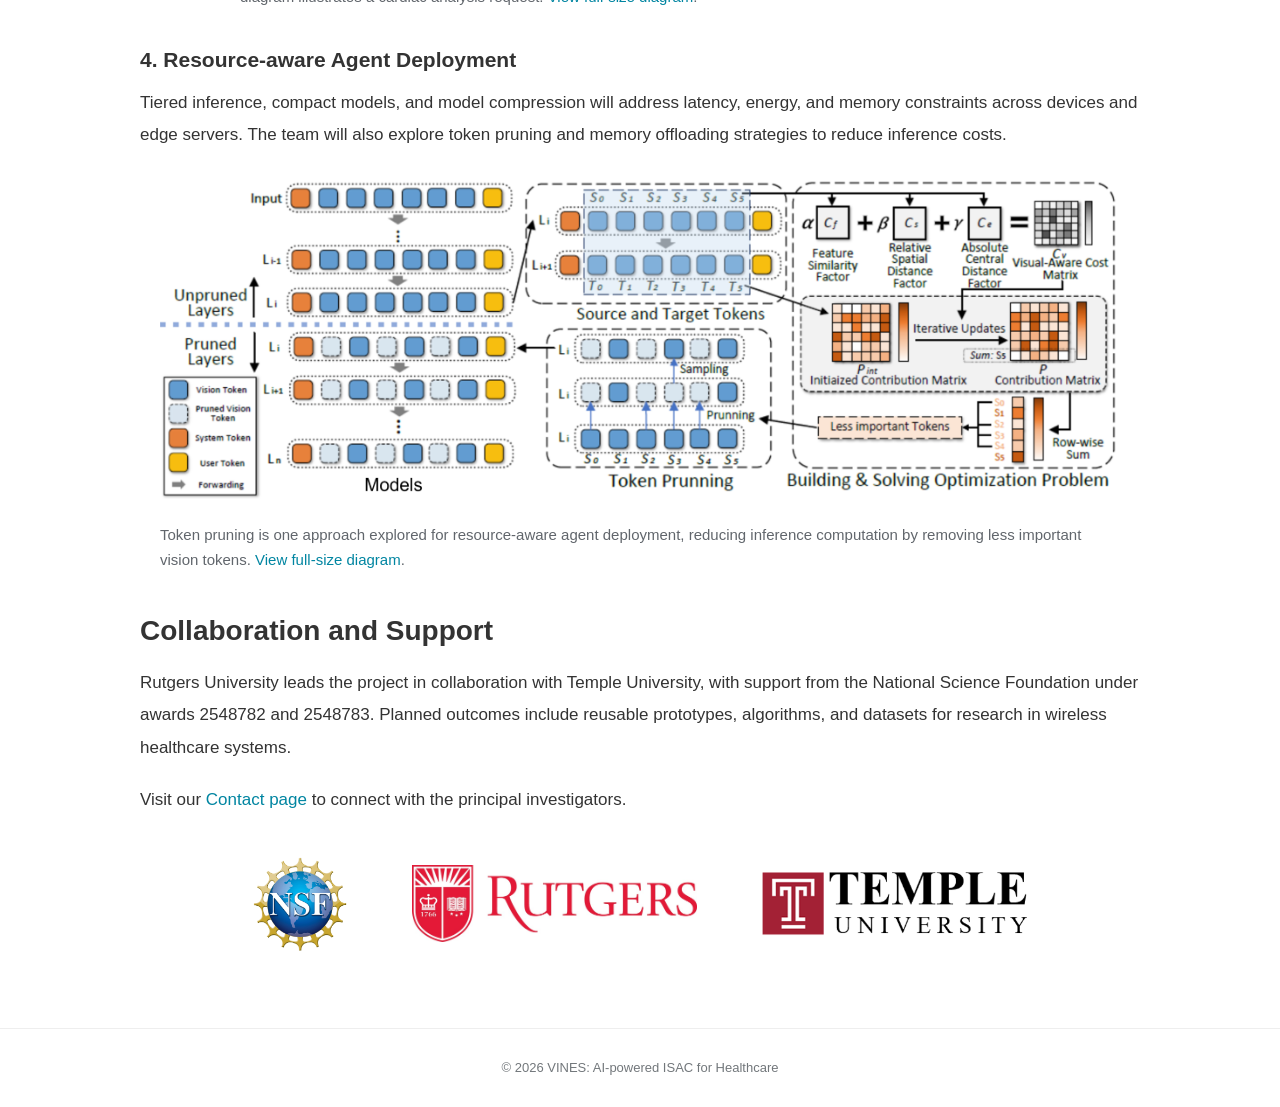
==== commit 5bbce5f1: "Remove home illustration and balance About diagram sizes" ====
--- a/about/index.html
+++ b/about/index.html
@@ -45,7 +45,7 @@
         </figure>
         <h3>4. Resource-aware Agent Deployment</h3>
         <p>Tiered inference, compact models, and model compression will address latency, energy, and memory constraints across devices and edge servers. The team will also explore token pruning and memory offloading strategies to reduce inference costs.</p>
-        <figure class="project-figure">
+        <figure class="project-figure wide">
           <a href="../assets/resource-aware-ai.png" aria-label="View the full-size token pruning diagram"><img src="../assets/resource-aware-ai.png" alt="Token pruning workflow identifies less important vision tokens using a visual-aware cost matrix and contribution scores, reducing tokens processed in later model layers." width="4400" height="1495" loading="lazy" decoding="async"></a>
           <figcaption>Token pruning is one approach explored for resource-aware agent deployment, reducing inference computation by removing less important vision tokens. <a href="../assets/resource-aware-ai.png">View full-size diagram</a>.</figcaption>
         </figure>
--- a/assets/site.css
+++ b/assets/site.css
@@ -2,4 +2,4 @@
 
 .project-introduction,.about-content{max-width:1000px;margin:32px auto;line-height:1.9;text-align:left}.about-content section{margin-top:40px}.about-content h2{text-align:left;font-size:28px;margin-bottom:18px}.about-content h3{font-size:21px;line-height:1.4;margin:28px 0 12px}@media(min-width:601px) and (max-width:850px){.nav{flex-wrap:wrap}}
 
-.project-figure{margin:32px auto 40px;max-width:1000px}.project-figure img{display:block;width:100%;height:auto;margin:0 auto}.project-figure.architecture{max-width:820px}.project-figure figcaption{margin-top:16px;color:var(--muted);font-size:15px;line-height:1.7;text-align:left}.project-figure figcaption a{white-space:nowrap}.project-overview{margin-top:48px}
+.project-figure{margin:28px auto 36px;width:100%;max-width:800px}.project-figure img{display:block;width:100%;height:auto;margin:0 auto}.project-figure.architecture{max-width:580px}.project-figure.wide{max-width:960px}.project-figure figcaption{margin-top:16px;color:var(--muted);font-size:15px;line-height:1.7;text-align:left}.project-figure figcaption a{white-space:nowrap}.project-overview{margin-top:48px}
